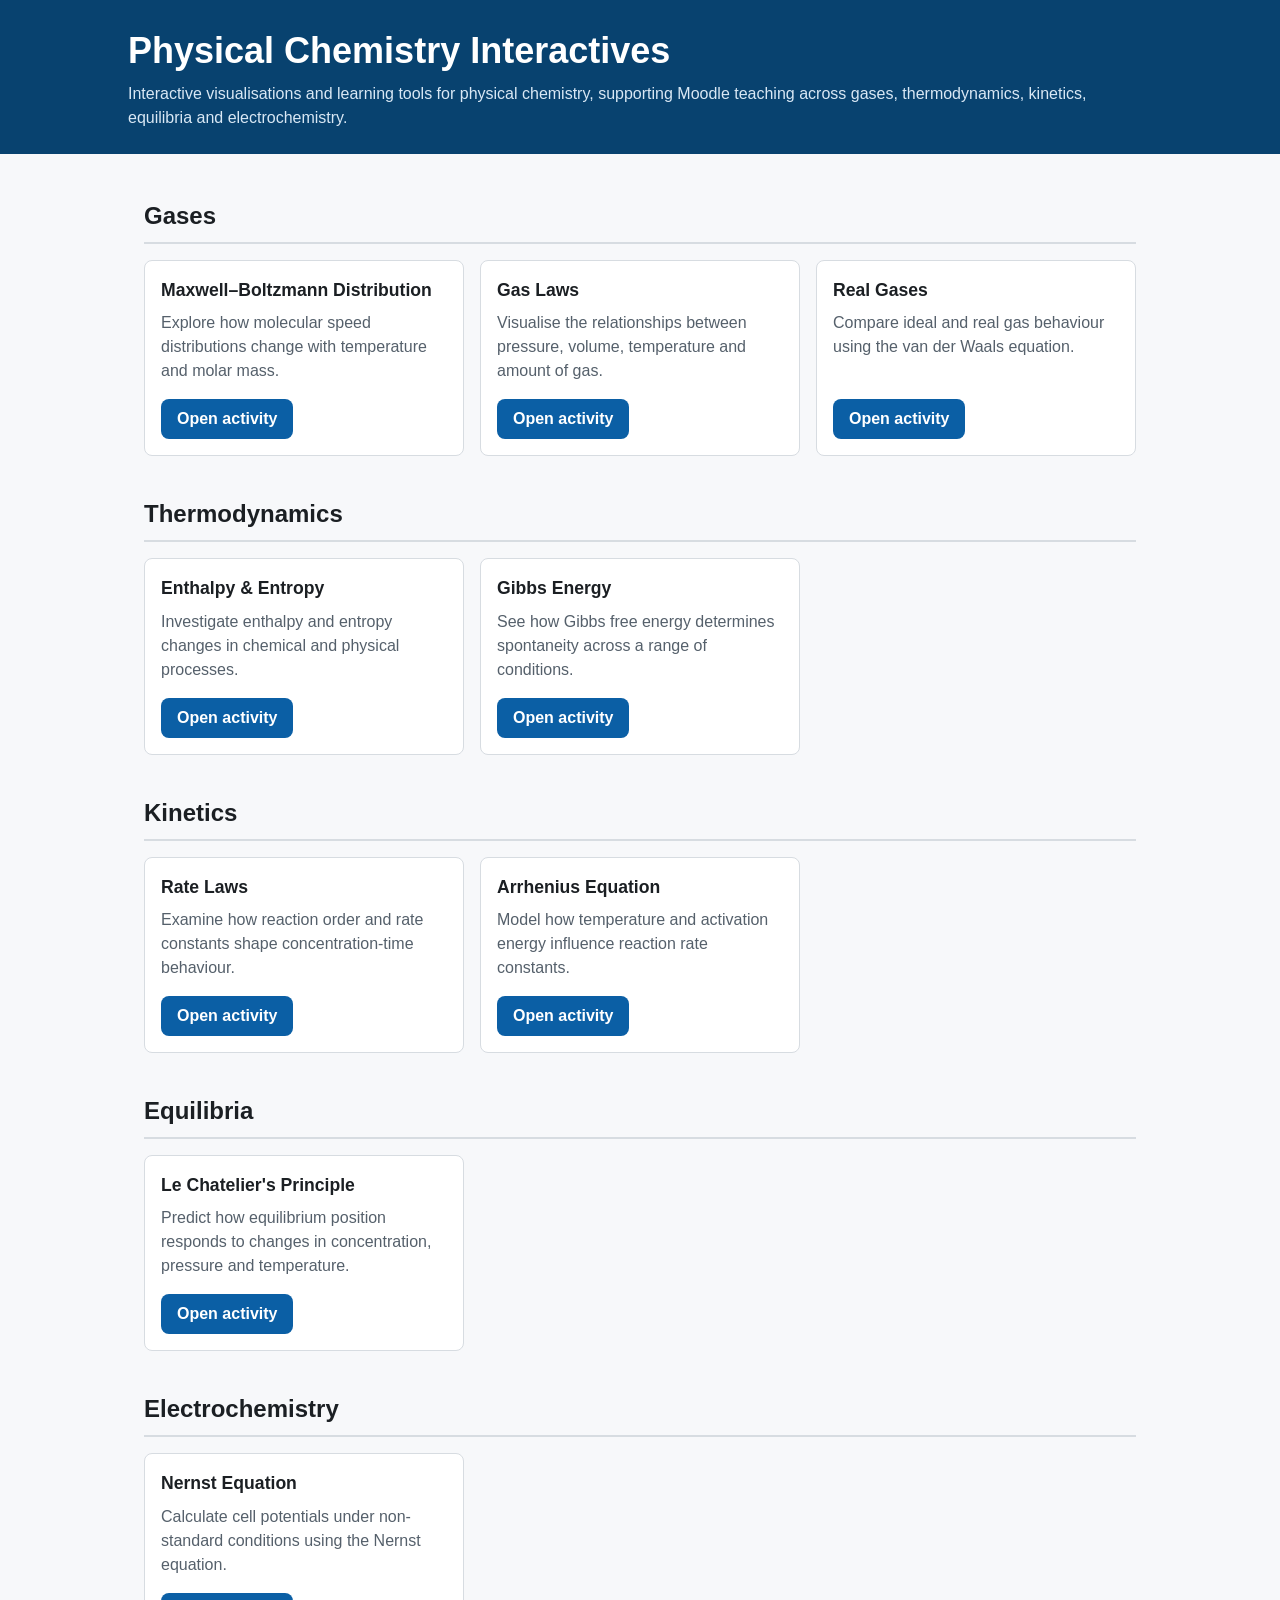
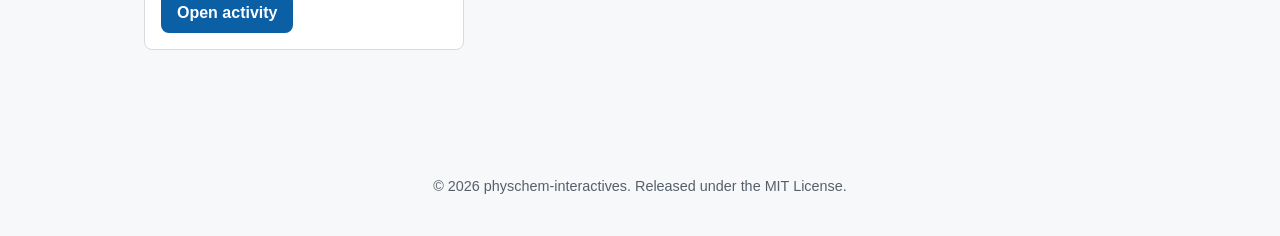
==== index.html @ 12278ac7 "Add site scaffold: catalogue index and activity placeholder pages Co-authored-by: dribrahimsalama <3" ====
<!DOCTYPE html>
<html lang="en">
<head>
<meta charset="UTF-8">
<meta name="viewport" content="width=device-width, initial-scale=1.0">
<title>Physical Chemistry Interactives</title>
<meta name="description" content="Interactive visualisations and learning tools for physical chemistry, covering gases, thermodynamics, kinetics, equilibria and electrochemistry.">
<link rel="stylesheet" href="assets/css/site.css">
</head>
<body>
<a class="skip-link" href="#main-content">Skip to main content</a>
<header class="site-header">
  <div class="container">
    <h1>Physical Chemistry Interactives</h1>
    <p>Interactive visualisations and learning tools for physical chemistry, supporting Moodle teaching across gases, thermodynamics, kinetics, equilibria and electrochemistry.</p>
  </div>
</header>

<main id="main-content" class="site-main">
  <section class="topic-section" aria-labelledby="gases-heading">
    <h2 id="gases-heading">Gases</h2>
    <ul class="activity-grid">
      <li class="activity-card">
        <h3>Maxwell&ndash;Boltzmann Distribution</h3>
        <p>Explore how molecular speed distributions change with temperature and molar mass.</p>
        <a class="button-link" href="gases/maxwell-boltzmann/index.html">Open activity</a>
      </li>
      <li class="activity-card">
        <h3>Gas Laws</h3>
        <p>Visualise the relationships between pressure, volume, temperature and amount of gas.</p>
        <a class="button-link" href="gases/gas-laws/index.html">Open activity</a>
      </li>
      <li class="activity-card">
        <h3>Real Gases</h3>
        <p>Compare ideal and real gas behaviour using the van der Waals equation.</p>
        <a class="button-link" href="gases/real-gases/index.html">Open activity</a>
      </li>
    </ul>
  </section>

  <section class="topic-section" aria-labelledby="thermodynamics-heading">
    <h2 id="thermodynamics-heading">Thermodynamics</h2>
    <ul class="activity-grid">
      <li class="activity-card">
        <h3>Enthalpy &amp; Entropy</h3>
        <p>Investigate enthalpy and entropy changes in chemical and physical processes.</p>
        <a class="button-link" href="thermodynamics/enthalpy-entropy/index.html">Open activity</a>
      </li>
      <li class="activity-card">
        <h3>Gibbs Energy</h3>
        <p>See how Gibbs free energy determines spontaneity across a range of conditions.</p>
        <a class="button-link" href="thermodynamics/gibbs-energy/index.html">Open activity</a>
      </li>
    </ul>
  </section>

  <section class="topic-section" aria-labelledby="kinetics-heading">
    <h2 id="kinetics-heading">Kinetics</h2>
    <ul class="activity-grid">
      <li class="activity-card">
        <h3>Rate Laws</h3>
        <p>Examine how reaction order and rate constants shape concentration-time behaviour.</p>
        <a class="button-link" href="kinetics/rate-laws/index.html">Open activity</a>
      </li>
      <li class="activity-card">
        <h3>Arrhenius Equation</h3>
        <p>Model how temperature and activation energy influence reaction rate constants.</p>
        <a class="button-link" href="kinetics/arrhenius/index.html">Open activity</a>
      </li>
    </ul>
  </section>

  <section class="topic-section" aria-labelledby="equilibria-heading">
    <h2 id="equilibria-heading">Equilibria</h2>
    <ul class="activity-grid">
      <li class="activity-card">
        <h3>Le Chatelier's Principle</h3>
        <p>Predict how equilibrium position responds to changes in concentration, pressure and temperature.</p>
        <a class="button-link" href="equilibria/le-chatelier/index.html">Open activity</a>
      </li>
    </ul>
  </section>

  <section class="topic-section" aria-labelledby="electrochemistry-heading">
    <h2 id="electrochemistry-heading">Electrochemistry</h2>
    <ul class="activity-grid">
      <li class="activity-card">
        <h3>Nernst Equation</h3>
        <p>Calculate cell potentials under non-standard conditions using the Nernst equation.</p>
        <a class="button-link" href="electrochemistry/nernst-equation/index.html">Open activity</a>
      </li>
    </ul>
  </section>
</main>

<footer class="site-footer">
  <p>&copy; 2026 physchem-interactives. Released under the MIT License.</p>
</footer>
</body>
</html>
---- assets/css/site.css ----
/* physchem-interactives shared site styles */

:root {
  --color-bg: #f7f8fa;
  --color-surface: #ffffff;
  --color-text: #1b1f23;
  --color-muted: #55606b;
  --color-primary: #0b5fa5;
  --color-primary-dark: #08426f;
  --color-border: #d7dce1;
  --focus-ring: 3px solid #ffbf47;
  --radius: 0.5rem;
  --max-width: 64rem;
}

* {
  box-sizing: border-box;
}

html {
  font-size: 100%;
}

body {
  margin: 0;
  font-family: "Segoe UI", Roboto, Helvetica, Arial, sans-serif;
  background-color: var(--color-bg);
  color: var(--color-text);
  line-height: 1.5;
}

a {
  color: var(--color-primary);
}

a:hover,
a:focus {
  color: var(--color-primary-dark);
}

a:focus-visible,
button:focus-visible,
input:focus-visible {
  outline: var(--focus-ring);
  outline-offset: 2px;
}

.skip-link {
  position: absolute;
  left: -9999px;
  top: 0;
  background: var(--color-primary-dark);
  color: #fff;
  padding: 0.75rem 1rem;
  z-index: 100;
  border-radius: 0 0 var(--radius) 0;
}

.skip-link:focus {
  left: 0;
}

.site-header {
  background-color: var(--color-primary-dark);
  color: #fff;
  padding: 1.5rem 1rem;
}

.site-header .container {
  max-width: var(--max-width);
  margin: 0 auto;
}

.site-header h1 {
  margin: 0 0 0.25rem 0;
  font-size: clamp(1.5rem, 4vw, 2.25rem);
}

.site-header p {
  margin: 0;
  color: #d9e8f5;
}

.site-main {
  max-width: var(--max-width);
  margin: 0 auto;
  padding: 1.5rem 1rem 3rem;
}

.topic-section {
  margin-bottom: 2.5rem;
}

.topic-section h2 {
  font-size: 1.5rem;
  border-bottom: 2px solid var(--color-border);
  padding-bottom: 0.5rem;
  margin-bottom: 1rem;
}

.activity-grid {
  display: grid;
  grid-template-columns: repeat(auto-fill, minmax(15rem, 1fr));
  gap: 1rem;
  list-style: none;
  margin: 0;
  padding: 0;
}

.activity-card {
  background-color: var(--color-surface);
  border: 1px solid var(--color-border);
  border-radius: var(--radius);
  padding: 1rem;
  display: flex;
  flex-direction: column;
  height: 100%;
}

.activity-card h3 {
  margin: 0 0 0.5rem 0;
  font-size: 1.1rem;
}

.activity-card p {
  margin: 0 0 1rem 0;
  color: var(--color-muted);
  flex-grow: 1;
}

.activity-card a.button-link {
  display: inline-block;
  align-self: flex-start;
  background-color: var(--color-primary);
  color: #fff;
  text-decoration: none;
  padding: 0.5rem 1rem;
  border-radius: var(--radius);
  font-weight: 600;
}

.activity-card a.button-link:hover,
.activity-card a.button-link:focus {
  background-color: var(--color-primary-dark);
}

.site-footer {
  text-align: center;
  padding: 1.5rem 1rem;
  color: var(--color-muted);
  font-size: 0.9rem;
}

.activity-page main {
  max-width: var(--max-width);
  margin: 0 auto;
  padding: 1.5rem 1rem 3rem;
}

.breadcrumb {
  font-size: 0.9rem;
  margin-bottom: 1rem;
}

.placeholder-note {
  background-color: #fff8e5;
  border: 1px solid #f0d585;
  border-radius: var(--radius);
  padding: 1rem;
}
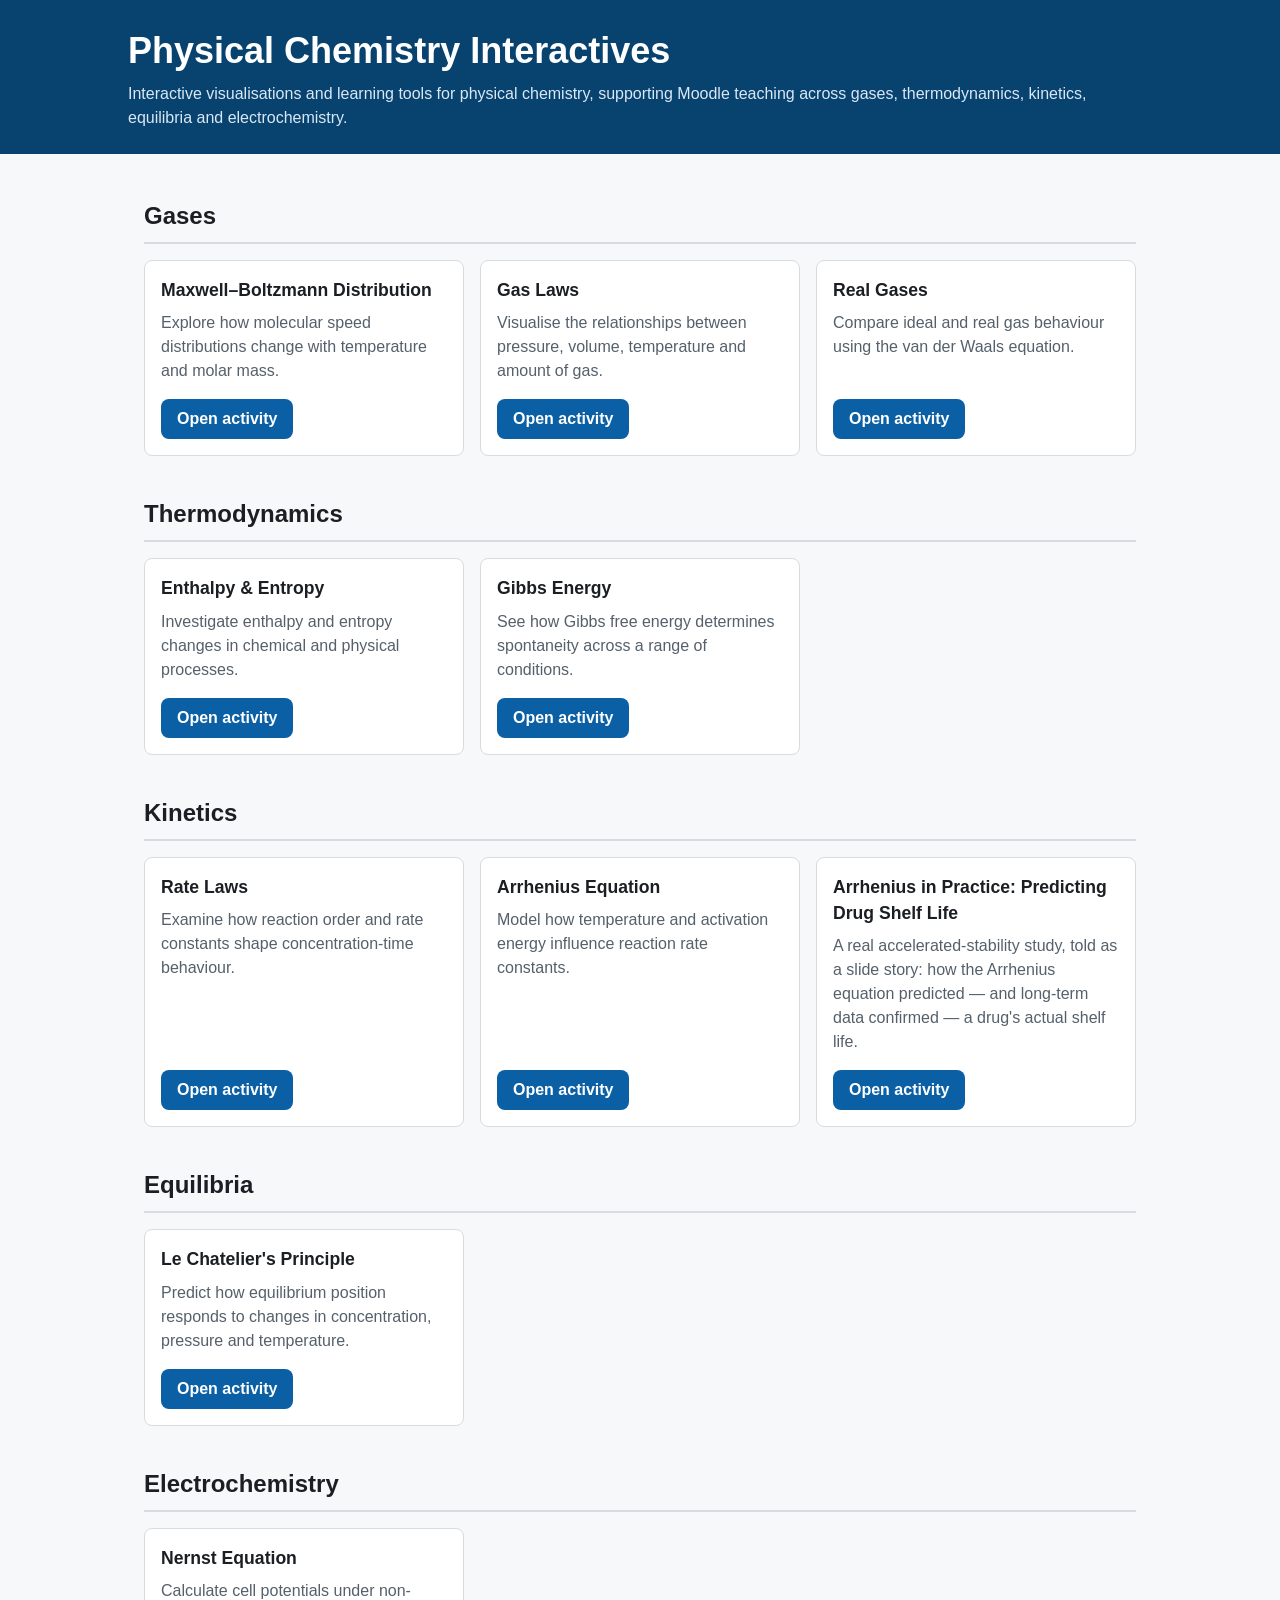
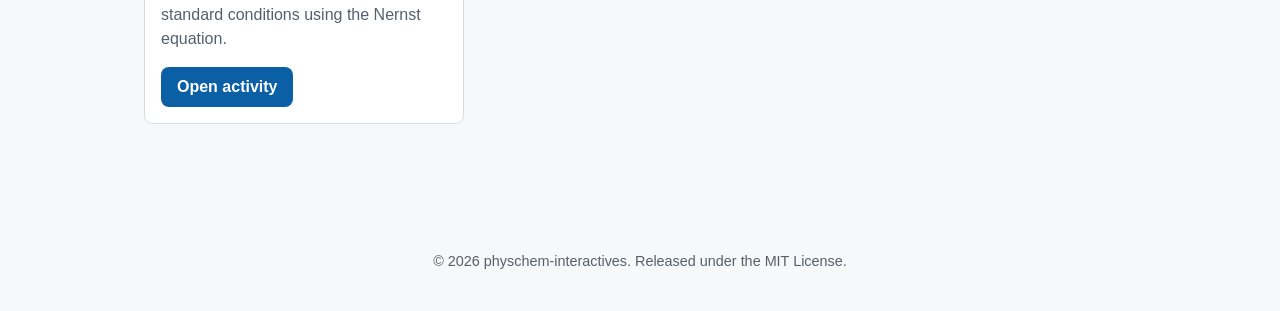
==== commit 588b647f: "Add applied case-study activity: Arrhenius in practice (drug shelf-life) Independent from the Arrhen" ====
--- a/index.html
+++ b/index.html
@@ -67,6 +67,11 @@
         <p>Model how temperature and activation energy influence reaction rate constants.</p>
         <a class="button-link" href="kinetics/arrhenius/index.html">Open activity</a>
       </li>
+      <li class="activity-card">
+        <h3>Arrhenius in Practice: Predicting Drug Shelf Life</h3>
+        <p>A real accelerated-stability study, told as a slide story: how the Arrhenius equation predicted &mdash; and long-term data confirmed &mdash; a drug's actual shelf life.</p>
+        <a class="button-link" href="kinetics/shelf-life-prediction/index.html">Open activity</a>
+      </li>
     </ul>
   </section>
 
@@ -74,7 +79,7 @@
     <h2 id="equilibria-heading">Equilibria</h2>
     <ul class="activity-grid">
       <li class="activity-card">
-        <h3>Le Chatelier's Principle</h3>
+        <h3>Le Chatelier&#39;s Principle</h3>
         <p>Predict how equilibrium position responds to changes in concentration, pressure and temperature.</p>
         <a class="button-link" href="equilibria/le-chatelier/index.html">Open activity</a>
       </li>
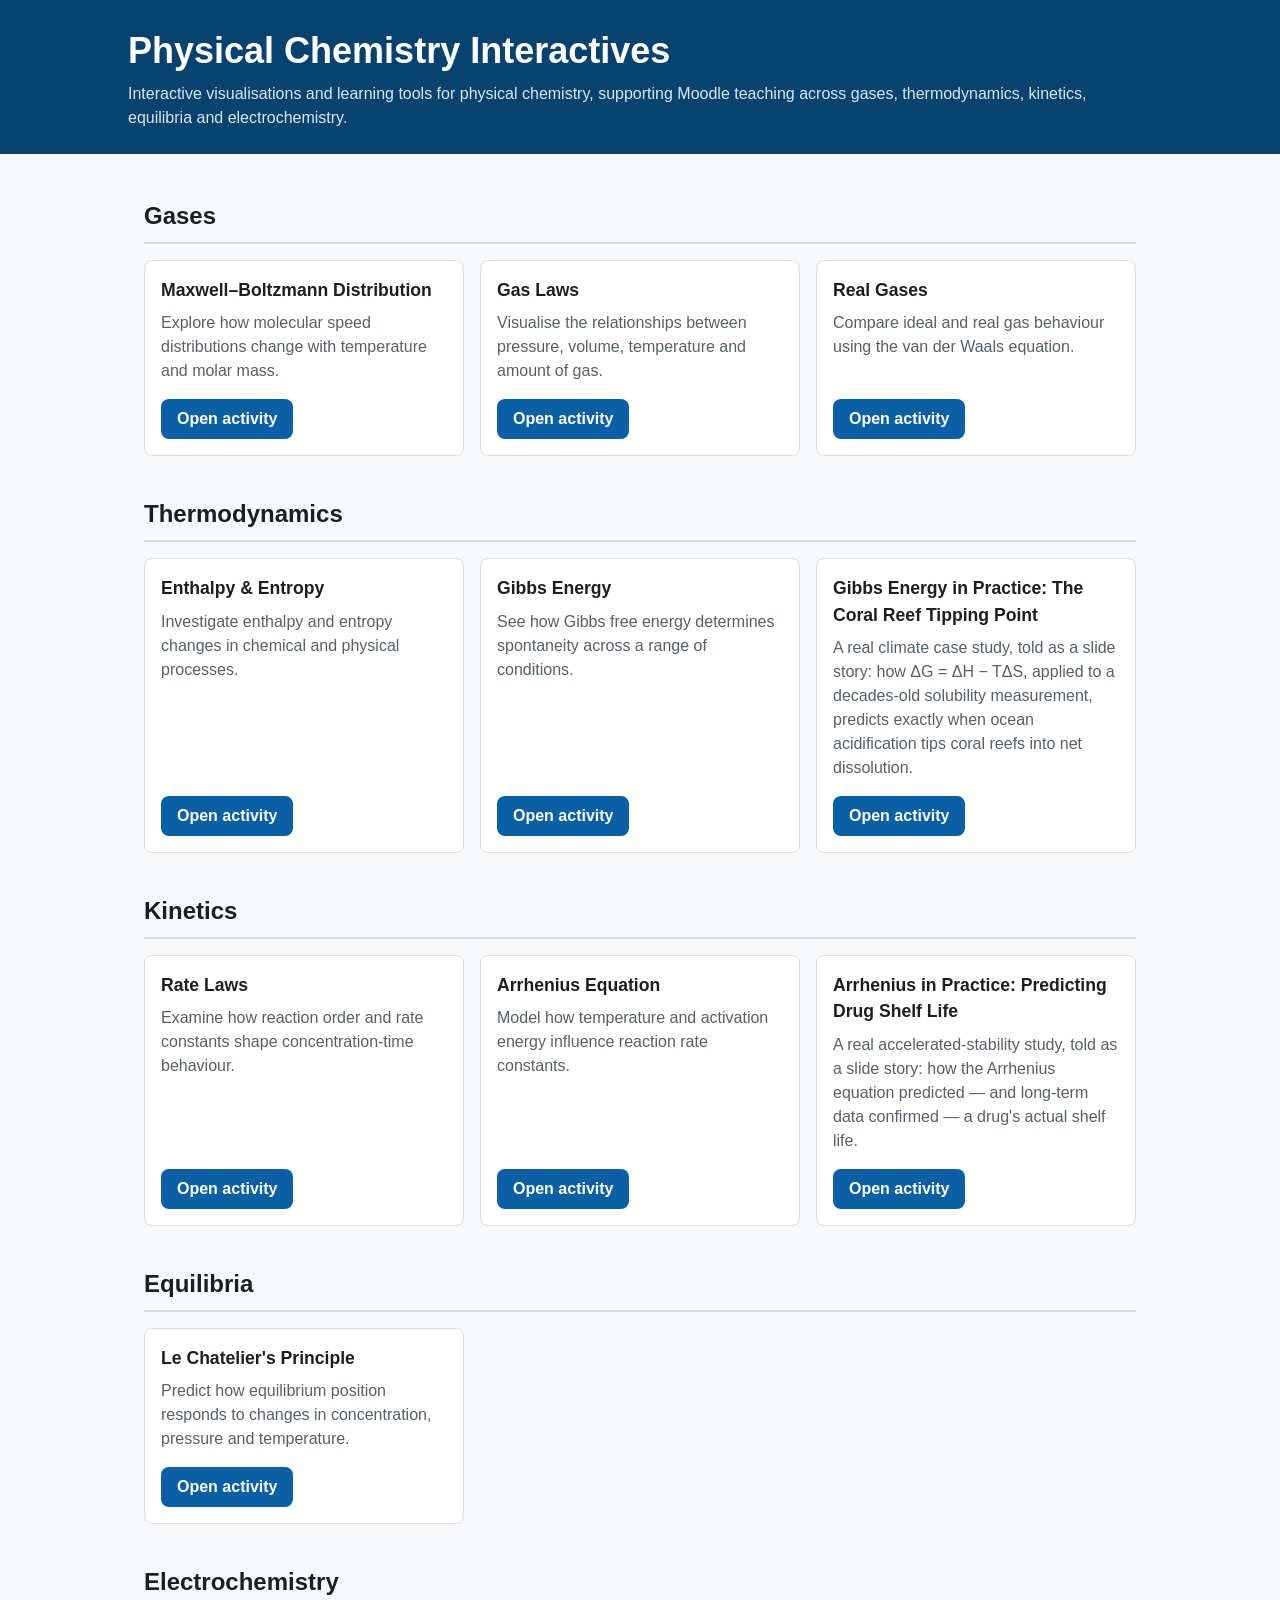
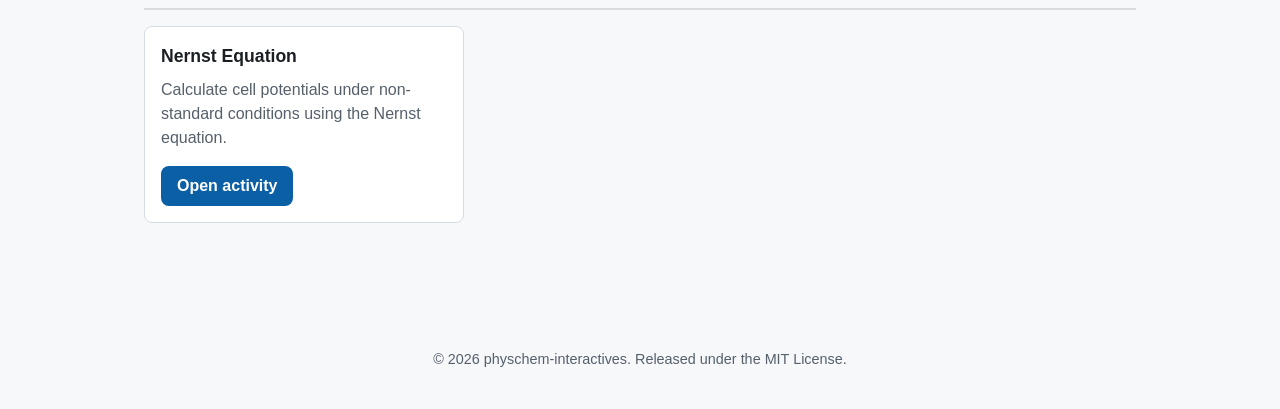
==== commit 8ee3c64a: "Add coral reef dissolution case study (Gibbs energy in practice) A new independent slide-story activ" ====
--- a/index.html
+++ b/index.html
@@ -51,6 +51,11 @@
         <p>See how Gibbs free energy determines spontaneity across a range of conditions.</p>
         <a class="button-link" href="thermodynamics/gibbs-energy/index.html">Open activity</a>
       </li>
+      <li class="activity-card">
+        <h3>Gibbs Energy in Practice: The Coral Reef Tipping Point</h3>
+        <p>A real climate case study, told as a slide story: how &Delta;G = &Delta;H &minus; T&Delta;S, applied to a decades-old solubility measurement, predicts exactly when ocean acidification tips coral reefs into net dissolution.</p>
+        <a class="button-link" href="thermodynamics/coral-reef-dissolution/index.html">Open activity</a>
+      </li>
     </ul>
   </section>
 
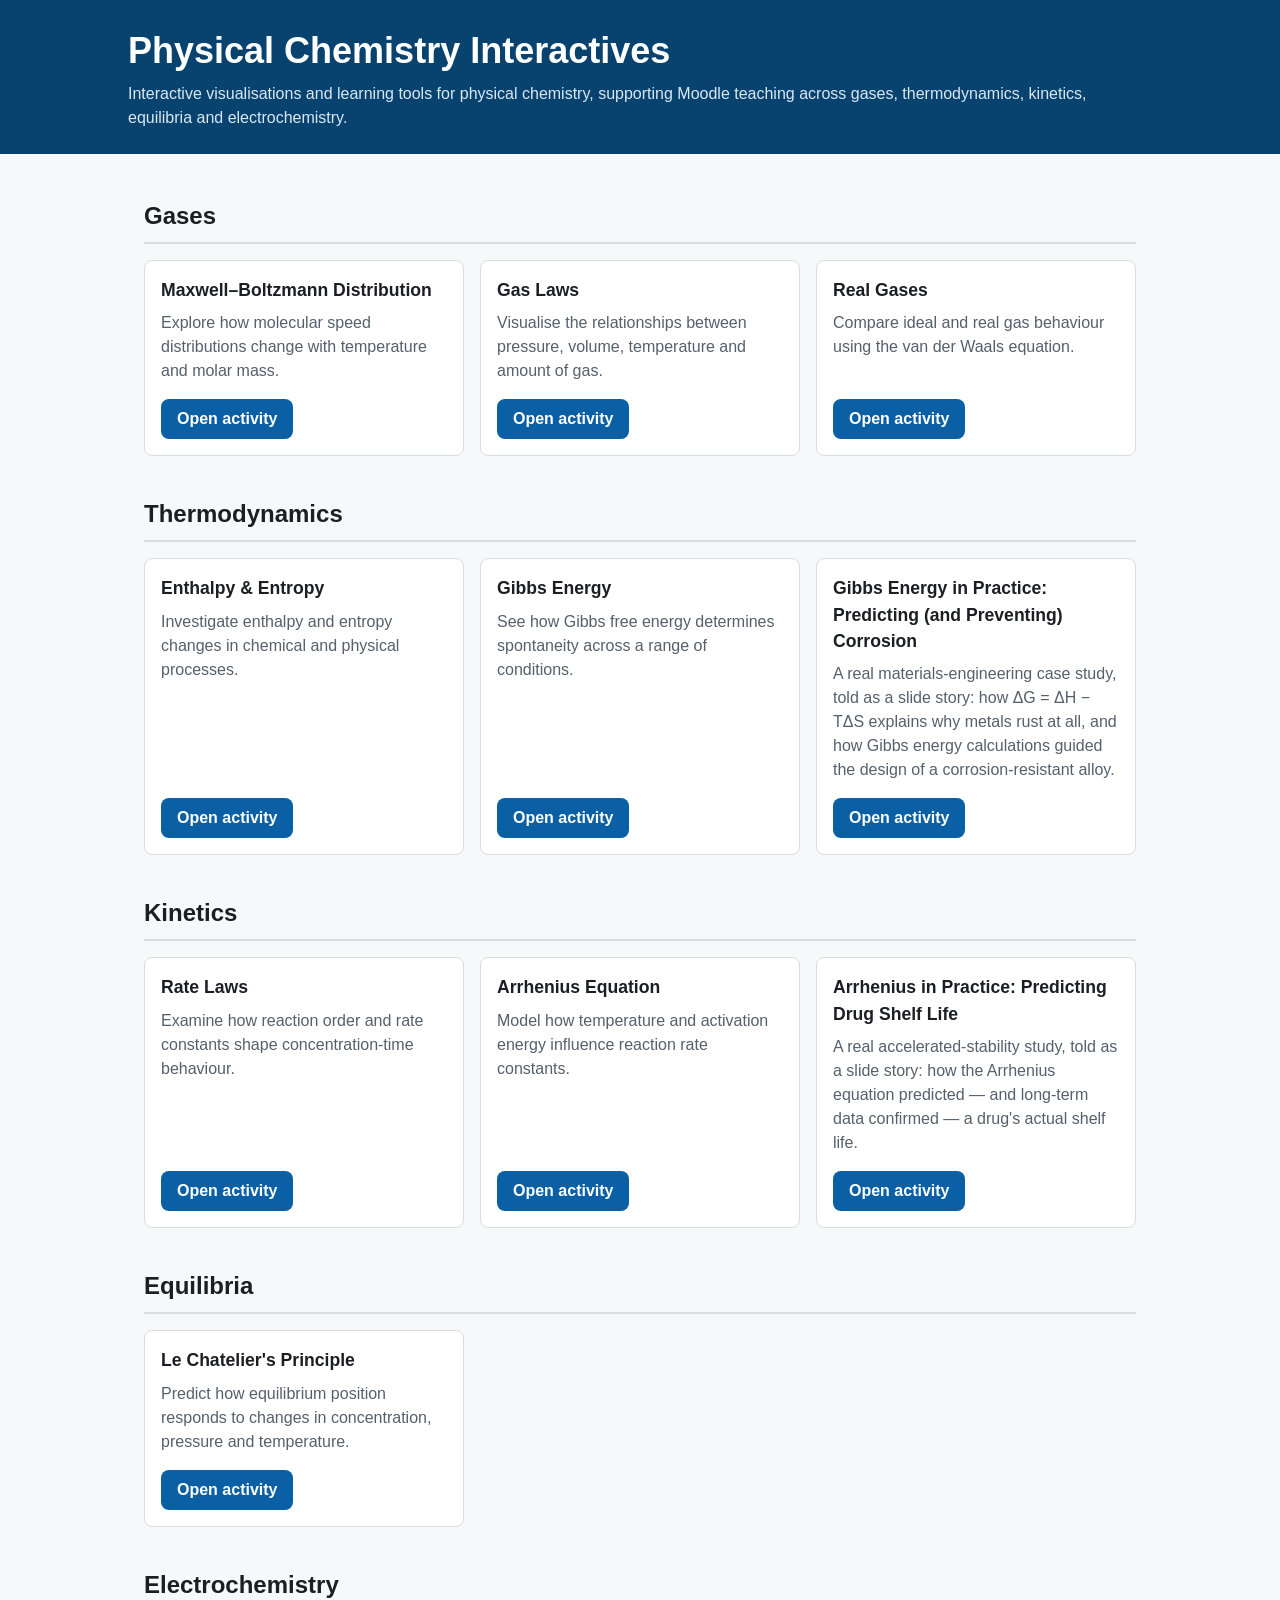
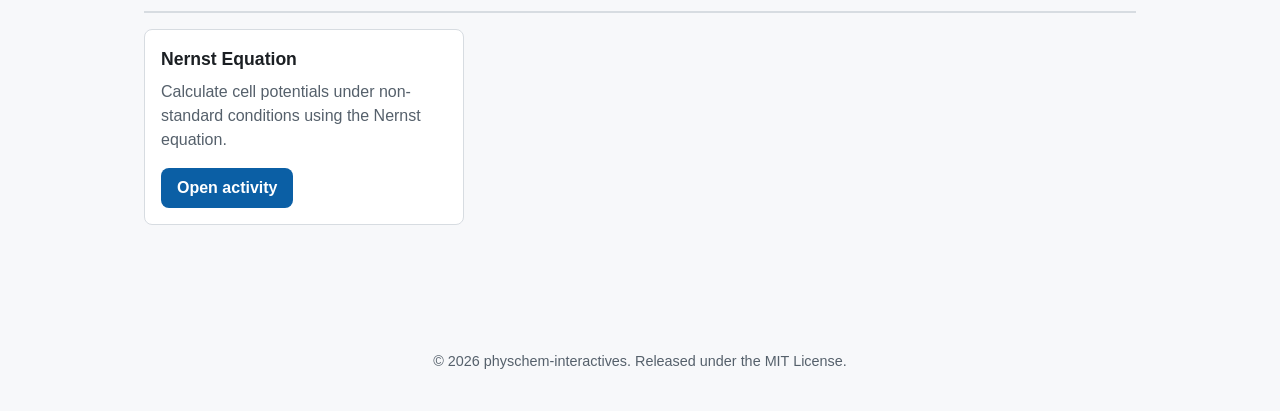
==== commit f69a4e9e: "Replace coral reef case study with corrosion prediction (Gibbs energy in practice) The coral reef / " ====
--- a/index.html
+++ b/index.html
@@ -52,9 +52,9 @@
         <a class="button-link" href="thermodynamics/gibbs-energy/index.html">Open activity</a>
       </li>
       <li class="activity-card">
-        <h3>Gibbs Energy in Practice: The Coral Reef Tipping Point</h3>
-        <p>A real climate case study, told as a slide story: how &Delta;G = &Delta;H &minus; T&Delta;S, applied to a decades-old solubility measurement, predicts exactly when ocean acidification tips coral reefs into net dissolution.</p>
-        <a class="button-link" href="thermodynamics/coral-reef-dissolution/index.html">Open activity</a>
+        <h3>Gibbs Energy in Practice: Predicting (and Preventing) Corrosion</h3>
+        <p>A real materials-engineering case study, told as a slide story: how &Delta;G = &Delta;H &minus; T&Delta;S explains why metals rust at all, and how Gibbs energy calculations guided the design of a corrosion-resistant alloy.</p>
+        <a class="button-link" href="thermodynamics/corrosion-prediction/index.html">Open activity</a>
       </li>
     </ul>
   </section>
